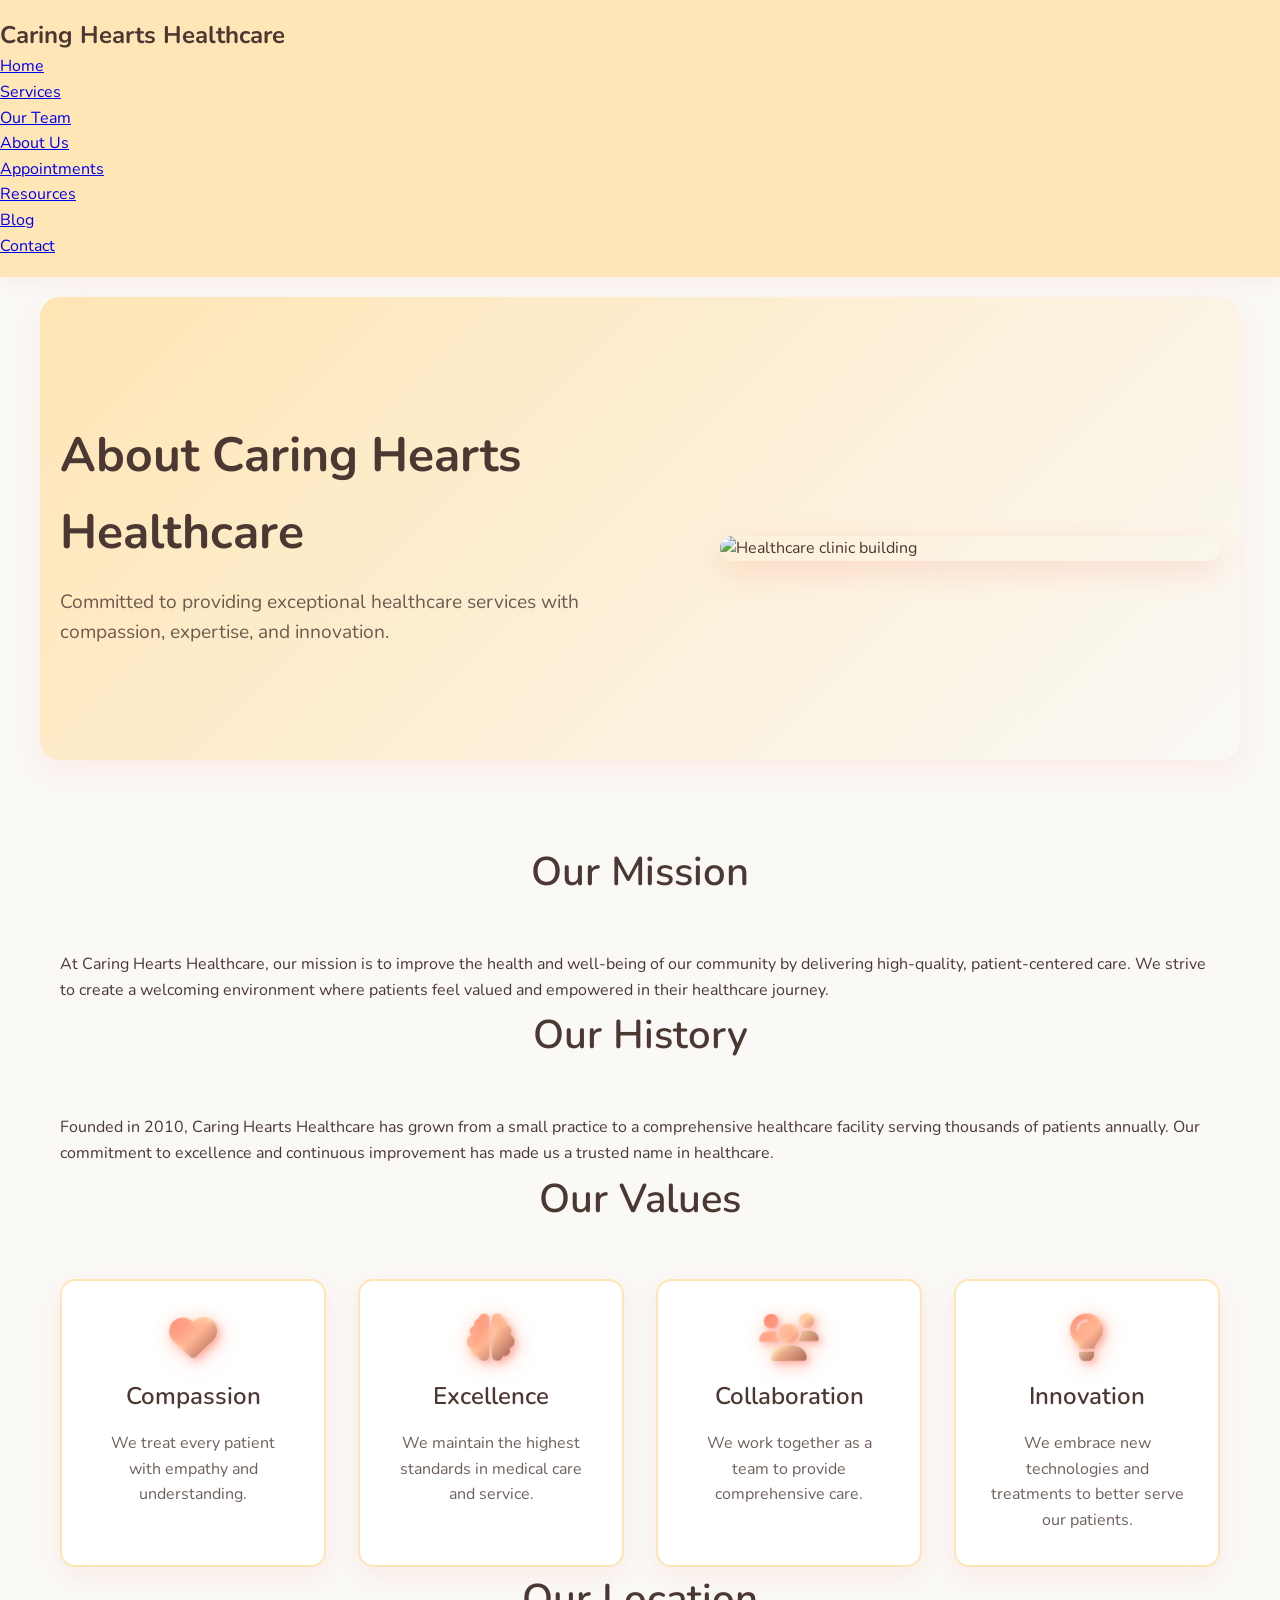
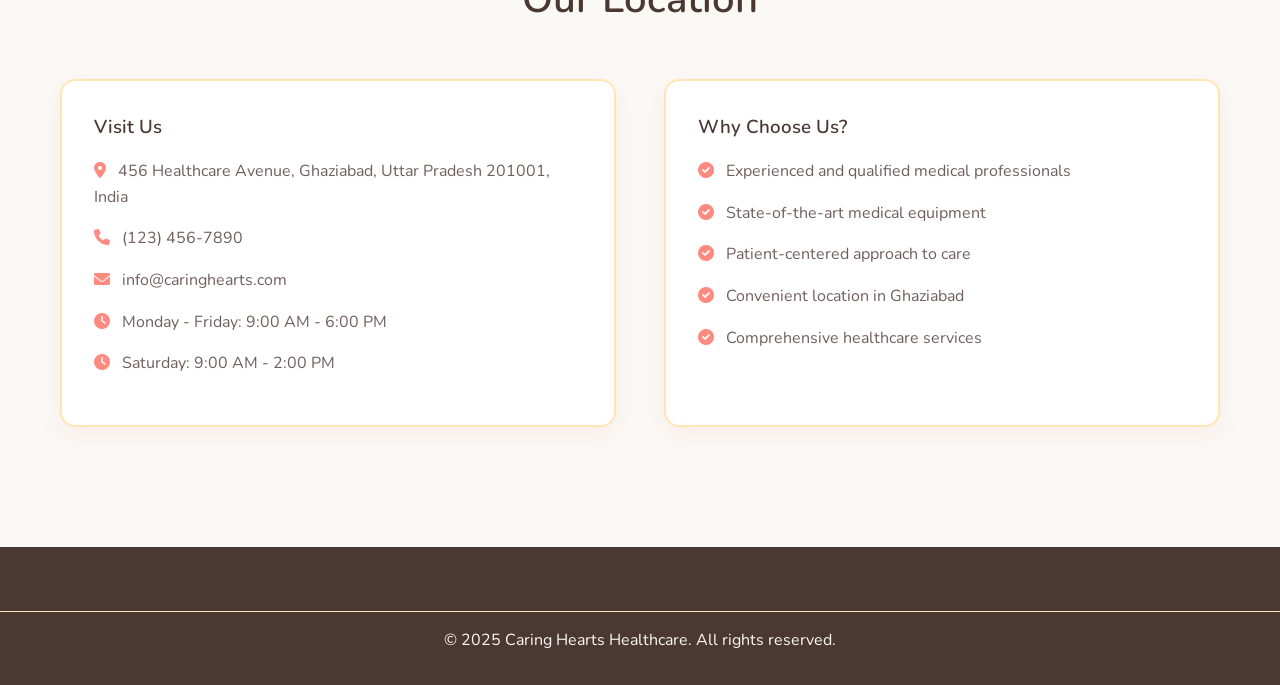
==== about.html @ 835a9e8f "add some pages" ====
<!DOCTYPE html>
<html lang="en">
<head>
    <meta charset="UTF-8">
    <meta name="viewport" content="width=device-width, initial-scale=1.0">
    <title>About Us - Caring Hearts Healthcare</title>
    <link rel="stylesheet" href="styles.css">
    <link rel="stylesheet" href="https://cdnjs.cloudflare.com/ajax/libs/font-awesome/6.0.0-beta3/css/all.min.css">
</head>
<body>
    <header>
        <nav>
            <h1>Caring Hearts Healthcare</h1>
            <ul>
                <li><a href="index.html">Home</a></li>
                <li><a href="#services">Services</a></li>
                <li><a href="#team">Our Team</a></li>
                <li><a href="about.html">About Us</a></li>
                <li><a href="appointments.html">Appointments</a></li>
                <li><a href="resources.html">Resources</a></li>
                <li><a href="blog.html">Blog</a></li>
                <li><a href="#contact">Contact</a></li>
            </ul>
        </nav>
    </header>

    <main>
        <section class="hero">
            <div class="hero-content">
                <h2>About Caring Hearts Healthcare</h2>
                <p>Committed to providing exceptional healthcare services with compassion, expertise, and innovation.</p>
            </div>
            <img src="https://source.unsplash.com/featured/?clinic,medical" alt="Healthcare clinic building" class="hero-image">
        </section>

        <section class="services">
            <h2>Our Mission</h2>
            <p>At Caring Hearts Healthcare, our mission is to improve the health and well-being of our community by delivering high-quality, patient-centered care. We strive to create a welcoming environment where patients feel valued and empowered in their healthcare journey.</p>

            <h2>Our History</h2>
            <p>Founded in 2010, Caring Hearts Healthcare has grown from a small practice to a comprehensive healthcare facility serving thousands of patients annually. Our commitment to excellence and continuous improvement has made us a trusted name in healthcare.</p>

            <h2>Our Values</h2>
            <div class="services-grid">
                <div class="service-item">
                    <i class="fas fa-heart"></i>
                    <h3>Compassion</h3>
                    <p>We treat every patient with empathy and understanding.</p>
                </div>
                <div class="service-item">
                    <i class="fas fa-brain"></i>
                    <h3>Excellence</h3>
                    <p>We maintain the highest standards in medical care and service.</p>
                </div>
                <div class="service-item">
                    <i class="fas fa-users"></i>
                    <h3>Collaboration</h3>
                    <p>We work together as a team to provide comprehensive care.</p>
                </div>
                <div class="service-item">
                    <i class="fas fa-lightbulb"></i>
                    <h3>Innovation</h3>
                    <p>We embrace new technologies and treatments to better serve our patients.</p>
                </div>
            </div>

            <h2>Our Location</h2>
            <div class="contact-content">
                <div class="contact-info">
                    <h3>Visit Us</h3>
                    <p><i class="fas fa-map-marker-alt"></i> 456 Healthcare Avenue, Ghaziabad, Uttar Pradesh 201001, India</p>
                    <p><i class="fas fa-phone"></i> (123) 456-7890</p>
                    <p><i class="fas fa-envelope"></i> info@caringhearts.com</p>
                    <p><i class="fas fa-clock"></i> Monday - Friday: 9:00 AM - 6:00 PM</p>
                    <p><i class="fas fa-clock"></i> Saturday: 9:00 AM - 2:00 PM</p>
                </div>
                <div class="contact-info">
                    <h3>Why Choose Us?</h3>
                    <p><i class="fas fa-check-circle"></i> Experienced and qualified medical professionals</p>
                    <p><i class="fas fa-check-circle"></i> State-of-the-art medical equipment</p>
                    <p><i class="fas fa-check-circle"></i> Patient-centered approach to care</p>
                    <p><i class="fas fa-check-circle"></i> Convenient location in Ghaziabad</p>
                    <p><i class="fas fa-check-circle"></i> Comprehensive healthcare services</p>
                </div>
            </div>
        </section>
    </main>

    <footer>
        <p>&copy; 2025 Caring Hearts Healthcare. All rights reserved.</p>
    </footer>

    <script src="script.js"></script>
</body>
</html>
---- styles.css ----
/* Import Google Fonts for warm, comforting feel */
@import url('https://fonts.googleapis.com/css2?family=Nunito:wght@300;400;500;600;700&display=swap');

/* Reset and base styles */
* {
    margin: 0;
    padding: 0;
    box-sizing: border-box;
}

body {
    font-family: 'Nunito', sans-serif;
    line-height: 1.6;
    color: #4B3832;
    background-color: #FAF9F6;
    background-attachment: fixed;
}

/* Header and Navigation */
header {
    background: rgba(255, 229, 180, 0.95);
    backdrop-filter: blur(10px);
    -webkit-backdrop-filter: blur(10px);
    padding: 1rem 0;
    box-shadow: 0 2px 20px rgba(255, 111, 97, 0.1);
    border-bottom: 2px solid #FFE5B4;
}

.sticky-nav {
    max-width: 1200px;
    margin: 0 auto;
    display: flex;
    justify-content: space-between;
    align-items: center;
    padding: 0 20px;
    position: sticky;
    top: 0;
    z-index: 1000;
}

/* Hamburger Menu Styles */
.nav-toggle {
    display: none;
}

.nav-toggle-label {
    display: none;
    cursor: pointer;
    font-size: 1.5rem;
    color: #4B3832;
}

.hamburger {
    display: block;
    width: 25px;
    height: 3px;
    background: #4B3832;
    position: relative;
    transition: background 0.3s ease;
}

.hamburger::before,
.hamburger::after {
    content: '';
    display: block;
    width: 25px;
    height: 3px;
    background: #4B3832;
    position: absolute;
    transition: all 0.3s ease;
}

.hamburger::before {
    top: -8px;
}

.hamburger::after {
    top: 8px;
}

.nav-toggle:checked + .nav-toggle-label .hamburger {
    background: transparent;
}

.nav-toggle:checked + .nav-toggle-label .hamburger::before {
    transform: rotate(45deg);
    top: 0;
}

.nav-toggle:checked + .nav-toggle-label .hamburger::after {
    transform: rotate(-45deg);
    top: 0;
}

.sticky-nav ul {
    display: flex;
    list-style: none;
    margin: 0;
    padding: 0;
}

.sticky-nav ul li {
    margin-left: 2rem;
}

.sticky-nav ul li a {
    color: #4B3832;
    text-decoration: none;
    font-weight: 500;
    transition: color 0.3s ease;
}

.sticky-nav ul li a:hover {
    color: #FF6F61;
}



/* Hero Section */
.hero {
    display: flex;
    align-items: center;
    justify-content: space-between;
    padding: 120px 20px 80px;
    max-width: 1200px;
    margin: 0 auto;
    background: linear-gradient(135deg, #FFE5B4 0%, #FAF9F6 100%);
    border-radius: 20px;
    margin-top: 20px;
    box-shadow: 0 10px 30px rgba(255, 111, 97, 0.1);
}

.hero-content {
    flex: 1;
    padding-right: 40px;
}

.hero-content h2 {
    font-size: 3rem;
    margin-bottom: 1rem;
    color: #4B3832;
    font-weight: 700;
}

.hero-content p {
    font-size: 1.2rem;
    margin-bottom: 2rem;
    color: #4B3832;
    opacity: 0.8;
}

.cta-button {
    background-color: #FF6F61;
    color: white;
    padding: 15px 30px;
    border: none;
    border-radius: 25px;
    font-size: 1.1rem;
    font-weight: 600;
    cursor: pointer;
    transition: all 0.3s ease;
    box-shadow: 0 4px 15px rgba(255, 111, 97, 0.3);
}

.cta-button:hover {
    background-color: #E55B50;
    transform: translateY(-2px);
    box-shadow: 0 6px 20px rgba(255, 111, 97, 0.4);
}

.hero-image {
    flex: 1;
    max-width: 500px;
    border-radius: 20px;
    box-shadow: 0 10px 30px rgba(255, 111, 97, 0.2);
}

/* Services Section */
.services {
    padding: 80px 20px;
    max-width: 1200px;
    margin: 0 auto;
}

.services h2 {
    text-align: center;
    font-size: 2.5rem;
    margin-bottom: 3rem;
    color: #4B3832;
    font-weight: 600;
}

.services-grid {
    display: grid;
    grid-template-columns: repeat(auto-fit, minmax(250px, 1fr));
    gap: 2rem;
}

.service-item {
    background: white;
    padding: 2rem;
    border-radius: 15px;
    text-align: center;
    box-shadow: 0 8px 25px rgba(255, 111, 97, 0.1);
    transition: transform 0.3s ease;
    border: 2px solid #FFE5B4;
}

.service-item:hover {
    transform: translateY(-5px);
}

.service-item i {
    font-size: 3rem;
    background: linear-gradient(135deg, #FF6F61, #FFE5B4, #4B3832);
    -webkit-background-clip: text;
    -webkit-text-fill-color: transparent;
    background-clip: text;
    text-shadow: 3px 3px 6px rgba(255, 111, 97, 0.4), 0 0 20px rgba(255, 229, 180, 0.3);
    transform: perspective(500px) rotateX(10deg) rotateY(-5deg);
    transition: all 0.3s ease;
    margin-bottom: 1rem;
    filter: drop-shadow(2px 4px 8px rgba(255, 111, 97, 0.3));
}

.service-item:hover i {
    transform: perspective(500px) rotateX(5deg) rotateY(5deg) scale(1.1);
    text-shadow: 5px 5px 10px rgba(255, 111, 97, 0.6), 0 0 30px rgba(255, 229, 180, 0.5);
}

.service-item h3 {
    font-size: 1.5rem;
    margin-bottom: 1rem;
    color: #4B3832;
    font-weight: 600;
}

.service-item p {
    color: #4B3832;
    opacity: 0.8;
}

/* Team Section */
.team {
    padding: 80px 20px;
    max-width: 1200px;
    margin: 0 auto;
    background: #FFE5B4;
    border-radius: 20px;
    margin: 40px auto;
}

.team h2 {
    text-align: center;
    font-size: 2.5rem;
    margin-bottom: 3rem;
    color: #4B3832;
    font-weight: 600;
}

.team-grid {
    display: grid;
    grid-template-columns: repeat(auto-fit, minmax(250px, 1fr));
    gap: 2rem;
}

.team-member {
    background: white;
    padding: 2rem;
    border-radius: 15px;
    text-align: center;
    box-shadow: 0 8px 25px rgba(255, 111, 97, 0.1);
    transition: transform 0.3s ease;
}

.team-member:hover {
    transform: translateY(-5px);
}

.team-member img {
    width: 120px;
    height: 120px;
    border-radius: 50%;
    margin-bottom: 1rem;
    object-fit: cover;
    border: 4px solid #FFE5B4;
}

.team-member h3 {
    font-size: 1.3rem;
    margin-bottom: 0.5rem;
    color: #4B3832;
    font-weight: 600;
}

.team-member p {
    color: #FF6F61;
    font-weight: 500;
    margin-bottom: 1rem;
}

.team-member p:last-child {
    color: #4B3832;
    opacity: 0.8;
    font-weight: 400;
}

/* Contact Section */
.contact {
    padding: 80px 20px;
    max-width: 1200px;
    margin: 0 auto;
}

.contact h2 {
    text-align: center;
    font-size: 2.5rem;
    margin-bottom: 3rem;
    color: #4B3832;
    font-weight: 600;
}

.contact-content {
    display: grid;
    grid-template-columns: 1fr 1fr;
    gap: 3rem;
}

.contact-form {
    background: white;
    padding: 2rem;
    border-radius: 15px;
    box-shadow: 0 8px 25px rgba(255, 111, 97, 0.1);
    border: 2px solid #FFE5B4;
}

.contact-form label {
    display: block;
    margin-bottom: 0.5rem;
    color: #4B3832;
    font-weight: 500;
}

.contact-form input,
.contact-form textarea {
    width: 100%;
    padding: 12px;
    margin-bottom: 1rem;
    border: 2px solid #FFE5B4;
    border-radius: 8px;
    background-color: #FAF9F6;
    color: #4B3832;
    font-family: 'Nunito', sans-serif;
    font-size: 1rem;
}

.contact-form input:focus,
.contact-form textarea:focus {
    outline: none;
    border-color: #FF6F61;
    box-shadow: 0 0 0 3px rgba(255, 111, 97, 0.1);
}

.contact-form button {
    background-color: #FF6F61;
    color: white;
    padding: 12px 24px;
    border: none;
    border-radius: 8px;
    font-size: 1.1rem;
    font-weight: 600;
    cursor: pointer;
    transition: background-color 0.3s;
    width: 100%;
}

.contact-form button:hover {
    background-color: #E55B50;
}

.contact-info {
    background: white;
    padding: 2rem;
    border-radius: 15px;
    box-shadow: 0 8px 25px rgba(255, 111, 97, 0.1);
    border: 2px solid #FFE5B4;
}

.contact-info h3 {
    margin-bottom: 1rem;
    color: #4B3832;
    font-weight: 600;
}

.contact-info p {
    margin-bottom: 1rem;
    color: #4B3832;
    opacity: 0.8;
}

.contact-info i {
    margin-right: 0.5rem;
    color: #FF6F61;
}

.map {
    margin-top: 2rem;
    border-radius: 10px;
    overflow: hidden;
}

/* Footer */
footer {
    background-color: #4B3832;
    padding: 2rem 0;
    margin-top: 40px;
    color: #FAF9F6;
}

.footer-content {
    max-width: 1200px;
    margin: 0 auto;
    display: grid;
    grid-template-columns: repeat(auto-fit, minmax(250px, 1fr));
    gap: 2rem;
    padding: 0 20px;
}

.footer-section h3 {
    color: #FFE5B4;
    margin-bottom: 1rem;
    font-weight: 600;
}

.footer-section ul {
    list-style: none;
}

.footer-section ul li {
    margin-bottom: 0.5rem;
}

.footer-section ul li a {
    color: #FAF9F6;
    text-decoration: none;
    transition: color 0.3s;
}

.footer-section ul li a:hover {
    color: #FF6F61;
}

.social-icons {
    display: flex;
    gap: 1rem;
}

.social-icons a {
    color: #FAF9F6;
    font-size: 1.5rem;
    transition: color 0.3s;
}

.social-icons a:hover {
    color: #FF6F61;
}

.footer-section p {
    margin-bottom: 0.5rem;
    color: #FAF9F6;
}

.footer-section i {
    margin-right: 0.5rem;
    color: #FF6F61;
}

footer p:last-child {
    text-align: center;
    margin-top: 2rem;
    border-top: 1px solid #FFE5B4;
    padding-top: 1rem;
}

/* Testimonials Section */
.testimonials {
    padding: 80px 20px;
    max-width: 1200px;
    margin: 0 auto;
    background: linear-gradient(135deg, #FAF9F6 0%, #FFE5B4 100%);
    border-radius: 20px;
    margin: 40px auto;
}

.testimonials h2 {
    text-align: center;
    font-size: 2.5rem;
    margin-bottom: 3rem;
    color: #4B3832;
    font-weight: 600;
}

.testimonials-carousel {
    display: grid;
    grid-template-columns: repeat(auto-fit, minmax(300px, 1fr));
    gap: 2rem;
}

.testimonial-card {
    background: white;
    padding: 2rem;
    border-radius: 15px;
    box-shadow: 0 8px 25px rgba(255, 111, 97, 0.1);
    border: 2px solid #FFE5B4;
    text-align: center;
}

.testimonial-card img {
    width: 80px;
    height: 80px;
    border-radius: 50%;
    margin-bottom: 1rem;
    object-fit: cover;
    border: 3px solid #FFE5B4;
}

.testimonial-card blockquote {
    font-style: italic;
    color: #4B3832;
    margin-bottom: 1rem;
    opacity: 0.8;
}

.testimonial-card cite {
    color: #FF6F61;
    font-weight: 600;
}

/* Pediatric Corner Section */
.pediatric {
    padding: 80px 20px;
    max-width: 1200px;
    margin: 0 auto;
}

.pediatric h2 {
    text-align: center;
    font-size: 2.5rem;
    margin-bottom: 3rem;
    color: #4B3832;
    font-weight: 600;
}

.pediatric-content {
    display: grid;
    grid-template-columns: 1fr 1fr;
    gap: 3rem;
    align-items: center;
}

.pediatric-content .illustration img {
    width: 100%;
    border-radius: 15px;
    box-shadow: 0 8px 25px rgba(255, 111, 97, 0.1);
}

.pediatric-content .tips h3 {
    color: #4B3832;
    margin-bottom: 1rem;
    font-weight: 600;
}

.pediatric-content .tips ul {
    list-style: none;
    padding: 0;
}

.pediatric-content .tips ul li {
    margin-bottom: 0.5rem;
    color: #4B3832;
    opacity: 0.8;
}

.pediatric-content .tips .fun-fact {
    margin-top: 2rem;
    padding: 1rem;
    background: #FFE5B4;
    border-radius: 10px;
    border-left: 4px solid #FF6F61;
}

/* Resources Section */
.resources {
    padding: 80px 20px;
    max-width: 1200px;
    margin: 0 auto;
    background: #FFE5B4;
    border-radius: 20px;
    margin: 40px auto;
}

.resources h2 {
    text-align: center;
    font-size: 2.5rem;
    margin-bottom: 3rem;
    color: #4B3832;
    font-weight: 600;
}

.resources-grid {
    display: grid;
    grid-template-columns: repeat(auto-fit, minmax(250px, 1fr));
    gap: 2rem;
}

.resource-item {
    background: white;
    padding: 2rem;
    border-radius: 15px;
    text-align: center;
    box-shadow: 0 8px 25px rgba(255, 111, 97, 0.1);
    border: 2px solid #FFE5B4;
    transition: transform 0.3s ease;
}

.resource-item:hover {
    transform: translateY(-5px);
}

.resource-item i {
    font-size: 3rem;
    color: #FF6F61;
    margin-bottom: 1rem;
}

.resource-item h3 {
    font-size: 1.5rem;
    margin-bottom: 1rem;
    color: #4B3832;
    font-weight: 600;
}

.resource-item p {
    color: #4B3832;
    opacity: 0.8;
    margin-bottom: 1rem;
}

.download-btn {
    background-color: #FF6F61;
    color: white;
    padding: 10px 20px;
    border: none;
    border-radius: 25px;
    font-size: 1rem;
    font-weight: 600;
    cursor: pointer;
    transition: background-color 0.3s;
    text-decoration: none;
    display: inline-block;
}

.download-btn:hover {
    background-color: #E55B50;
}

/* Blog Section */
.blog {
    padding: 80px 20px;
    max-width: 1200px;
    margin: 0 auto;
}

.blog h2 {
    text-align: center;
    font-size: 2.5rem;
    margin-bottom: 3rem;
    color: #4B3832;
    font-weight: 600;
}

.blog-grid {
    display: grid;
    grid-template-columns: repeat(auto-fit, minmax(300px, 1fr));
    gap: 2rem;
}

.blog-post {
    background: white;
    border-radius: 15px;
    overflow: hidden;
    box-shadow: 0 8px 25px rgba(255, 111, 97, 0.1);
    border: 2px solid #FFE5B4;
    transition: transform 0.3s ease;
}

.blog-post:hover {
    transform: translateY(-5px);
}

.blog-thumbnail {
    width: 100%;
    height: 200px;
    object-fit: cover;
}

.blog-post h3 {
    padding: 1rem;
    font-size: 1.3rem;
    color: #4B3832;
    font-weight: 600;
    margin: 0;
}

.blog-post p {
    padding: 0 1rem;
    color: #4B3832;
    opacity: 0.8;
    margin: 0;
}

.read-more {
    display: block;
    padding: 1rem;
    background-color: #FF6F61;
    color: white;
    text-decoration: none;
    text-align: center;
    font-weight: 600;
    transition: background-color 0.3s;
}

.read-more:hover {
    background-color: #E55B50;
}

/* How It Works Section */
.how-it-works {
    padding: 80px 20px;
    max-width: 1200px;
    margin: 0 auto;
    background: linear-gradient(135deg, #FAF9F6 0%, #FFE5B4 100%);
    border-radius: 20px;
    margin: 40px auto;
}

.how-it-works h2 {
    text-align: center;
    font-size: 2.5rem;
    margin-bottom: 3rem;
    color: #4B3832;
    font-weight: 600;
}

.timeline {
    display: grid;
    grid-template-columns: repeat(auto-fit, minmax(200px, 1fr));
    gap: 2rem;
}

.timeline-step {
    text-align: center;
    background: white;
    padding: 2rem;
    border-radius: 15px;
    box-shadow: 0 8px 25px rgba(255, 111, 97, 0.1);
    border: 2px solid #FFE5B4;
}

.step-icon {
    font-size: 3rem;
    color: #FF6F61;
    margin-bottom: 1rem;
}

.timeline-step h3 {
    font-size: 1.5rem;
    margin-bottom: 1rem;
    color: #4B3832;
    font-weight: 600;
}

.timeline-step p {
    color: #4B3832;
    opacity: 0.8;
}

/* Video Section */
.video {
    padding: 80px 20px;
    max-width: 1200px;
    margin: 0 auto;
}

.video h2 {
    text-align: center;
    font-size: 2.5rem;
    margin-bottom: 3rem;
    color: #4B3832;
    font-weight: 600;
}

.video-container {
    display: flex;
    justify-content: center;
}

.video-container iframe {
    max-width: 100%;
    border-radius: 15px;
    box-shadow: 0 8px 25px rgba(255, 111, 97, 0.1);
}

/* Safety Section */
.safety {
    padding: 80px 20px;
    max-width: 1200px;
    margin: 0 auto;
    background: #FFE5B4;
    border-radius: 20px;
    margin: 40px auto;
}

.safety h2 {
    text-align: center;
    font-size: 2.5rem;
    margin-bottom: 3rem;
    color: #4B3832;
    font-weight: 600;
}

.safety-checklist {
    display: grid;
    grid-template-columns: repeat(auto-fit, minmax(250px, 1fr));
    gap: 2rem;
}

.safety-item {
    background: white;
    padding: 1.5rem;
    border-radius: 15px;
    text-align: center;
    box-shadow: 0 8px 25px rgba(255, 111, 97, 0.1);
    border: 2px solid #FFE5B4;
}

.safety-item i {
    font-size: 2.5rem;
    color: #FF6F61;
    margin-bottom: 1rem;
}

.safety-item p {
    color: #4B3832;
    opacity: 0.8;
}

/* Accessibility Section */
.accessibility {
    padding: 80px 20px;
    max-width: 1200px;
    margin: 0 auto;
}

.accessibility h2 {
    text-align: center;
    font-size: 2.5rem;
    margin-bottom: 3rem;
    color: #4B3832;
    font-weight: 600;
}

.accessibility-options {
    display: grid;
    grid-template-columns: repeat(auto-fit, minmax(200px, 1fr));
    gap: 2rem;
    justify-items: center;
}

.option-group {
    text-align: center;
}

.option-group h3 {
    margin-bottom: 1rem;
    color: #4B3832;
    font-weight: 600;
}

.option-group button {
    background-color: #FF6F61;
    color: white;
    padding: 10px 15px;
    border: none;
    border-radius: 25px;
    font-size: 1rem;
    font-weight: 600;
    cursor: pointer;
    transition: background-color 0.3s;
    margin: 0.5rem;
}

.option-group button:hover {
    background-color: #E55B50;
}

.option-group select {
    padding: 10px;
    border: 2px solid #FFE5B4;
    border-radius: 8px;
    background-color: #FAF9F6;
    color: #4B3832;
    font-family: 'Nunito', sans-serif;
    font-size: 1rem;
}

/* Appointment Section */
.appointment {
    padding: 80px 20px;
    max-width: 1200px;
    margin: 0 auto;
    background: linear-gradient(135deg, #FAF9F6 0%, #FFE5B4 100%);
    border-radius: 20px;
    margin: 40px auto;
}

.appointment h2 {
    text-align: center;
    font-size: 2.5rem;
    margin-bottom: 3rem;
    color: #4B3832;
    font-weight: 600;
}

.appointment form {
    max-width: 500px;
    margin: 0 auto;
    background: white;
    padding: 2rem;
    border-radius: 15px;
    box-shadow: 0 8px 25px rgba(255, 111, 97, 0.1);
    border: 2px solid #FFE5B4;
}

.appointment label {
    display: block;
    margin-bottom: 0.5rem;
    color: #4B3832;
    font-weight: 500;
}

.appointment input,
.appointment button {
    width: 100%;
    padding: 12px;
    margin-bottom: 1rem;
    border: 2px solid #FFE5B4;
    border-radius: 8px;
    background-color: #FAF9F6;
    color: #4B3832;
    font-family: 'Nunito', sans-serif;
    font-size: 1rem;
}

.appointment input:focus {
    outline: none;
    border-color: #FF6F61;
    box-shadow: 0 0 0 3px rgba(255, 111, 97, 0.1);
}

.appointment button {
    background-color: #FF6F61;
    color: white;
    border: none;
    font-weight: 600;
    cursor: pointer;
    transition: background-color 0.3s;
}

.appointment button:hover {
    background-color: #E55B50;
}

/* Responsive Design */
@media (max-width: 768px) {
    .nav-toggle-label {
        display: block;
    }

    .sticky-nav ul {
        position: absolute;
        top: 100%;
        left: 0;
        width: 100%;
        background: rgba(255, 229, 180, 0.95);
        backdrop-filter: blur(10px);
        -webkit-backdrop-filter: blur(10px);
        flex-direction: column;
        align-items: center;
        padding: 1rem 0;
        transform: translateY(-100%);
        opacity: 0;
        visibility: hidden;
        transition: all 0.3s ease;
    }

    .nav-toggle:checked + .nav-toggle-label + ul {
        transform: translateY(0);
        opacity: 1;
        visibility: visible;
    }

    .sticky-nav ul li {
        margin: 0.5rem 0;
    }

    .hero {
        flex-direction: column;
        text-align: center;
        padding: 100px 20px 60px;
    }

    .hero-content {
        padding-right: 0;
        margin-bottom: 2rem;
    }

    .hero-content h2 {
        font-size: 2rem;
    }

    .hero-image {
        max-width: 100%;
    }

    .services-grid,
    .team-grid,
    .testimonials-carousel,
    .resources-grid,
    .blog-grid,
    .timeline,
    .safety-checklist,
    .accessibility-options,
    .footer-content {
        grid-template-columns: 1fr;
    }

    .pediatric-content,
    .contact-content {
        grid-template-columns: 1fr;
    }

    .contact-info {
        order: -1;
    }
}

@media (max-width: 480px) {
    .hero-content h2 {
        font-size: 1.8rem;
    }

    .services h2,
    .team h2,
    .contact h2,
    .testimonials h2,
    .pediatric h2,
    .resources h2,
    .blog h2,
    .how-it-works h2,
    .video h2,
    .safety h2,
    .accessibility h2,
    .appointment h2 {
        font-size: 2rem;
    }
}
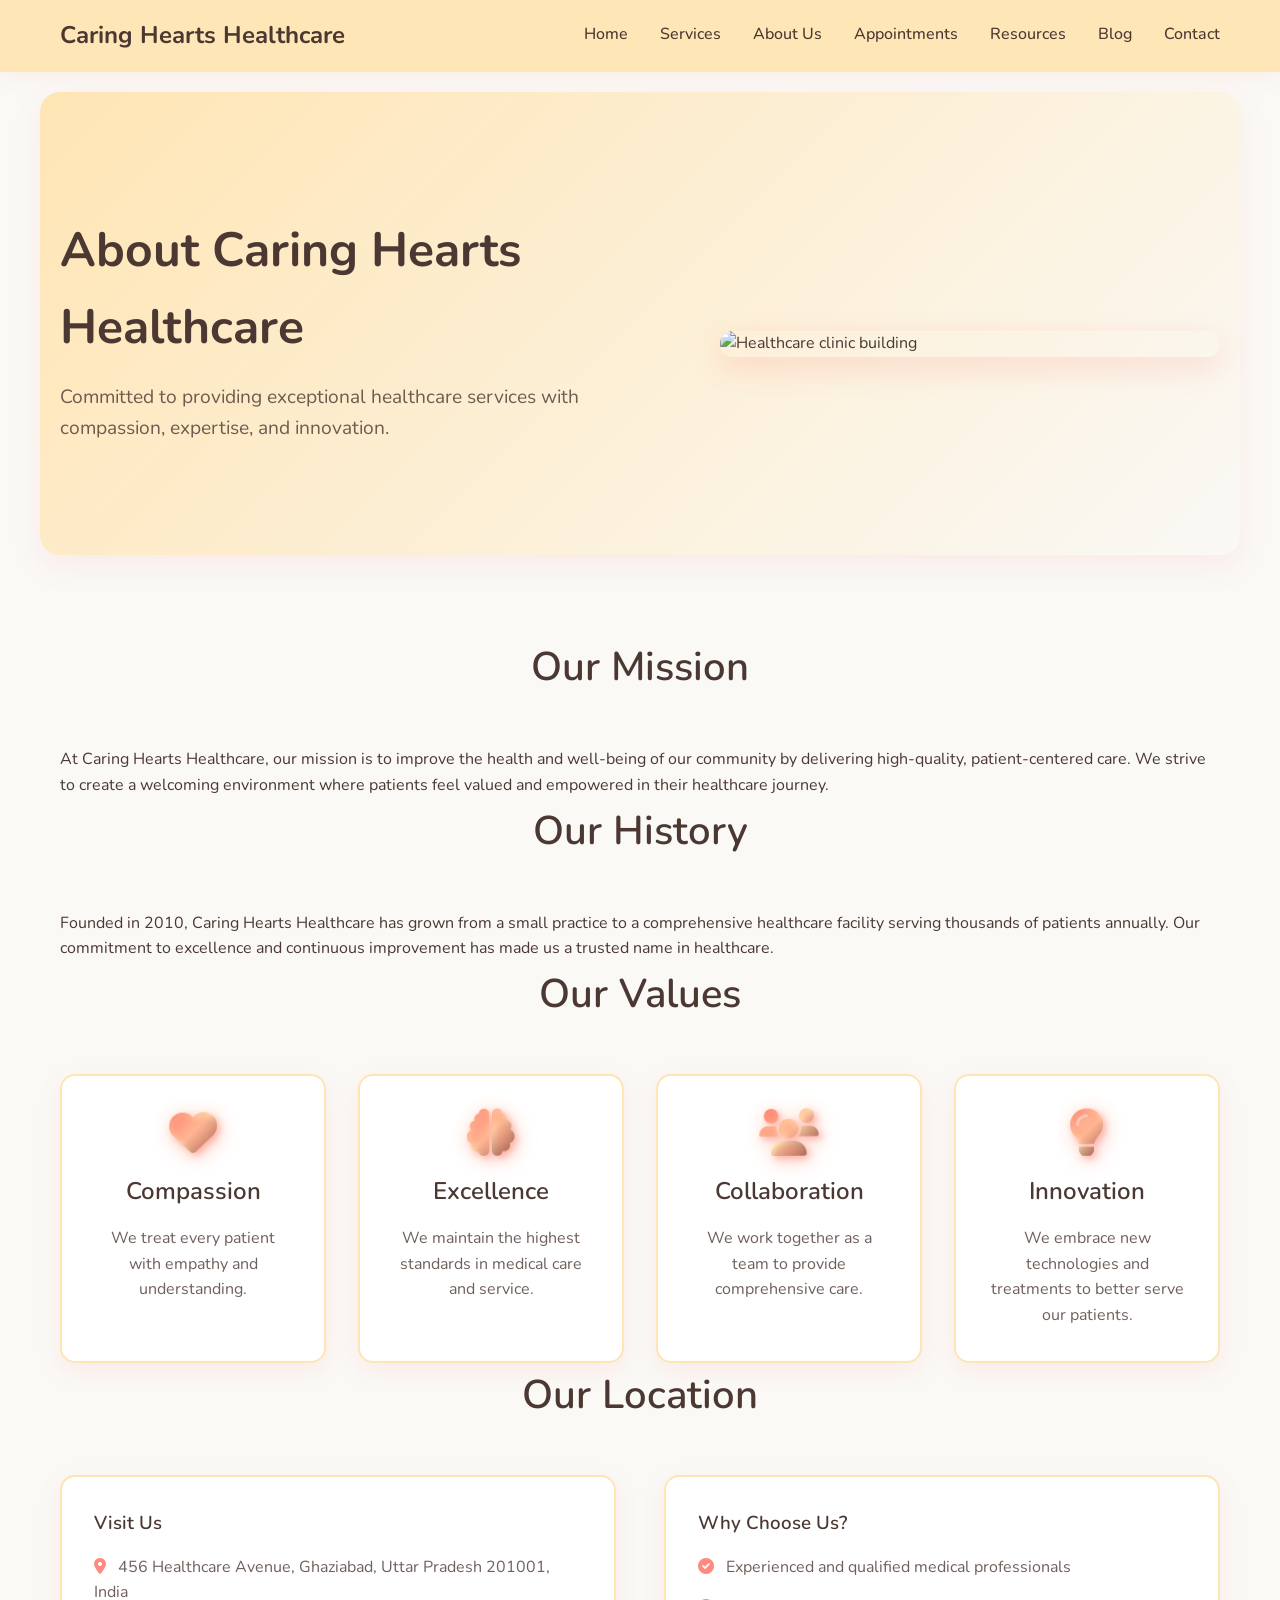
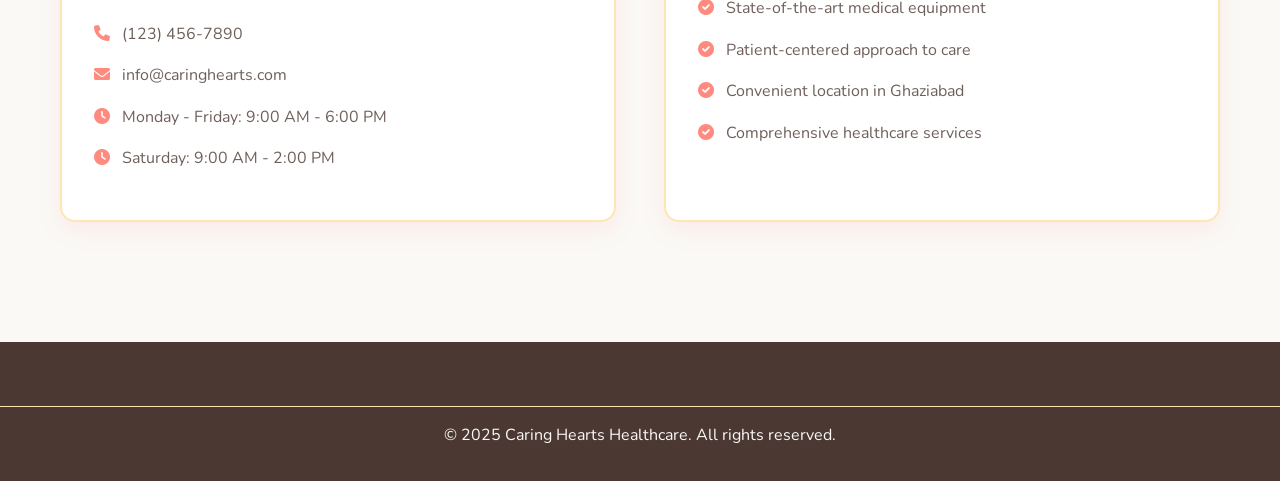
==== commit 1f9d3069: "fix some issues and add some pages" ====
--- a/about.html
+++ b/about.html
@@ -9,12 +9,15 @@
 </head>
 <body>
     <header>
-        <nav>
+        <nav class="sticky-nav">
             <h1>Caring Hearts Healthcare</h1>
+            <input type="checkbox" id="nav-toggle" class="nav-toggle" aria-label="Toggle navigation menu">
+            <label for="nav-toggle" class="nav-toggle-label">
+                <span class="hamburger"></span>
+            </label>
             <ul>
                 <li><a href="index.html">Home</a></li>
                 <li><a href="#services">Services</a></li>
-                <li><a href="#team">Our Team</a></li>
                 <li><a href="about.html">About Us</a></li>
                 <li><a href="appointments.html">Appointments</a></li>
                 <li><a href="resources.html">Resources</a></li>
@@ -30,7 +33,7 @@
                 <h2>About Caring Hearts Healthcare</h2>
                 <p>Committed to providing exceptional healthcare services with compassion, expertise, and innovation.</p>
             </div>
-            <img src="https://source.unsplash.com/featured/?clinic,medical" alt="Healthcare clinic building" class="hero-image">
+            <img src="https://encrypted-tbn0.gstatic.com/images?q=tbn:ANd9GcQ8SQLuZ-d01vrNbZw-9KlULHZK0nHPjwwb4A&s" alt="Healthcare clinic building" class="hero-image">
         </section>
 
         <section class="services">
--- a/styles.css
+++ b/styles.css
@@ -173,6 +173,7 @@
     max-width: 500px;
     border-radius: 20px;
     box-shadow: 0 10px 30px rgba(255, 111, 97, 0.2);
+    object-fit: cover;
 }
 
 /* Services Section */
@@ -541,6 +542,10 @@
     padding: 80px 20px;
     max-width: 1200px;
     margin: 0 auto;
+    background: linear-gradient(135deg, #FAF9F6 0%, #FFE5B4 100%);
+    border-radius: 20px;
+    margin: 40px auto;
+    box-shadow: 0 10px 30px rgba(255, 111, 97, 0.1);
 }
 
 .pediatric h2 {
@@ -561,13 +566,28 @@
 .pediatric-content .illustration img {
     width: 100%;
     border-radius: 15px;
+    box-shadow: 0 8px 25px rgba(255, 111, 97, 0.2);
+    transition: transform 0.3s ease;
+    object-fit: cover;
+}
+
+.pediatric-content .illustration img:hover {
+    transform: scale(1.05);
+}
+
+.pediatric-content .tips {
+    background: white;
+    padding: 2rem;
+    border-radius: 15px;
     box-shadow: 0 8px 25px rgba(255, 111, 97, 0.1);
+    border: 2px solid #FFE5B4;
 }
 
 .pediatric-content .tips h3 {
     color: #4B3832;
     margin-bottom: 1rem;
     font-weight: 600;
+    font-size: 1.5rem;
 }
 
 .pediatric-content .tips ul {
@@ -576,17 +596,30 @@
 }
 
 .pediatric-content .tips ul li {
-    margin-bottom: 0.5rem;
+    margin-bottom: 1rem;
     color: #4B3832;
     opacity: 0.8;
+    padding-left: 1.5rem;
+    position: relative;
+}
+
+.pediatric-content .tips ul li::before {
+    content: '✓';
+    color: #FF6F61;
+    font-weight: bold;
+    position: absolute;
+    left: 0;
 }
 
 .pediatric-content .tips .fun-fact {
     margin-top: 2rem;
-    padding: 1rem;
-    background: #FFE5B4;
+    padding: 1.5rem;
+    background: linear-gradient(135deg, #FFE5B4, #FF6F61);
+    color: white;
     border-radius: 10px;
-    border-left: 4px solid #FF6F61;
+    border-left: 4px solid #4B3832;
+    font-weight: 500;
+    box-shadow: 0 4px 15px rgba(255, 111, 97, 0.3);
 }
 
 /* Resources Section */
@@ -950,6 +983,8 @@
 }
 
 .appointment input,
+.appointment select,
+.appointment textarea,
 .appointment button {
     width: 100%;
     padding: 12px;
@@ -962,10 +997,17 @@
     font-size: 1rem;
 }
 
-.appointment input:focus {
+.appointment input:focus,
+.appointment select:focus,
+.appointment textarea:focus {
     outline: none;
     border-color: #FF6F61;
     box-shadow: 0 0 0 3px rgba(255, 111, 97, 0.1);
+}
+
+.appointment textarea {
+    resize: vertical;
+    min-height: 100px;
 }
 
 .appointment button {
